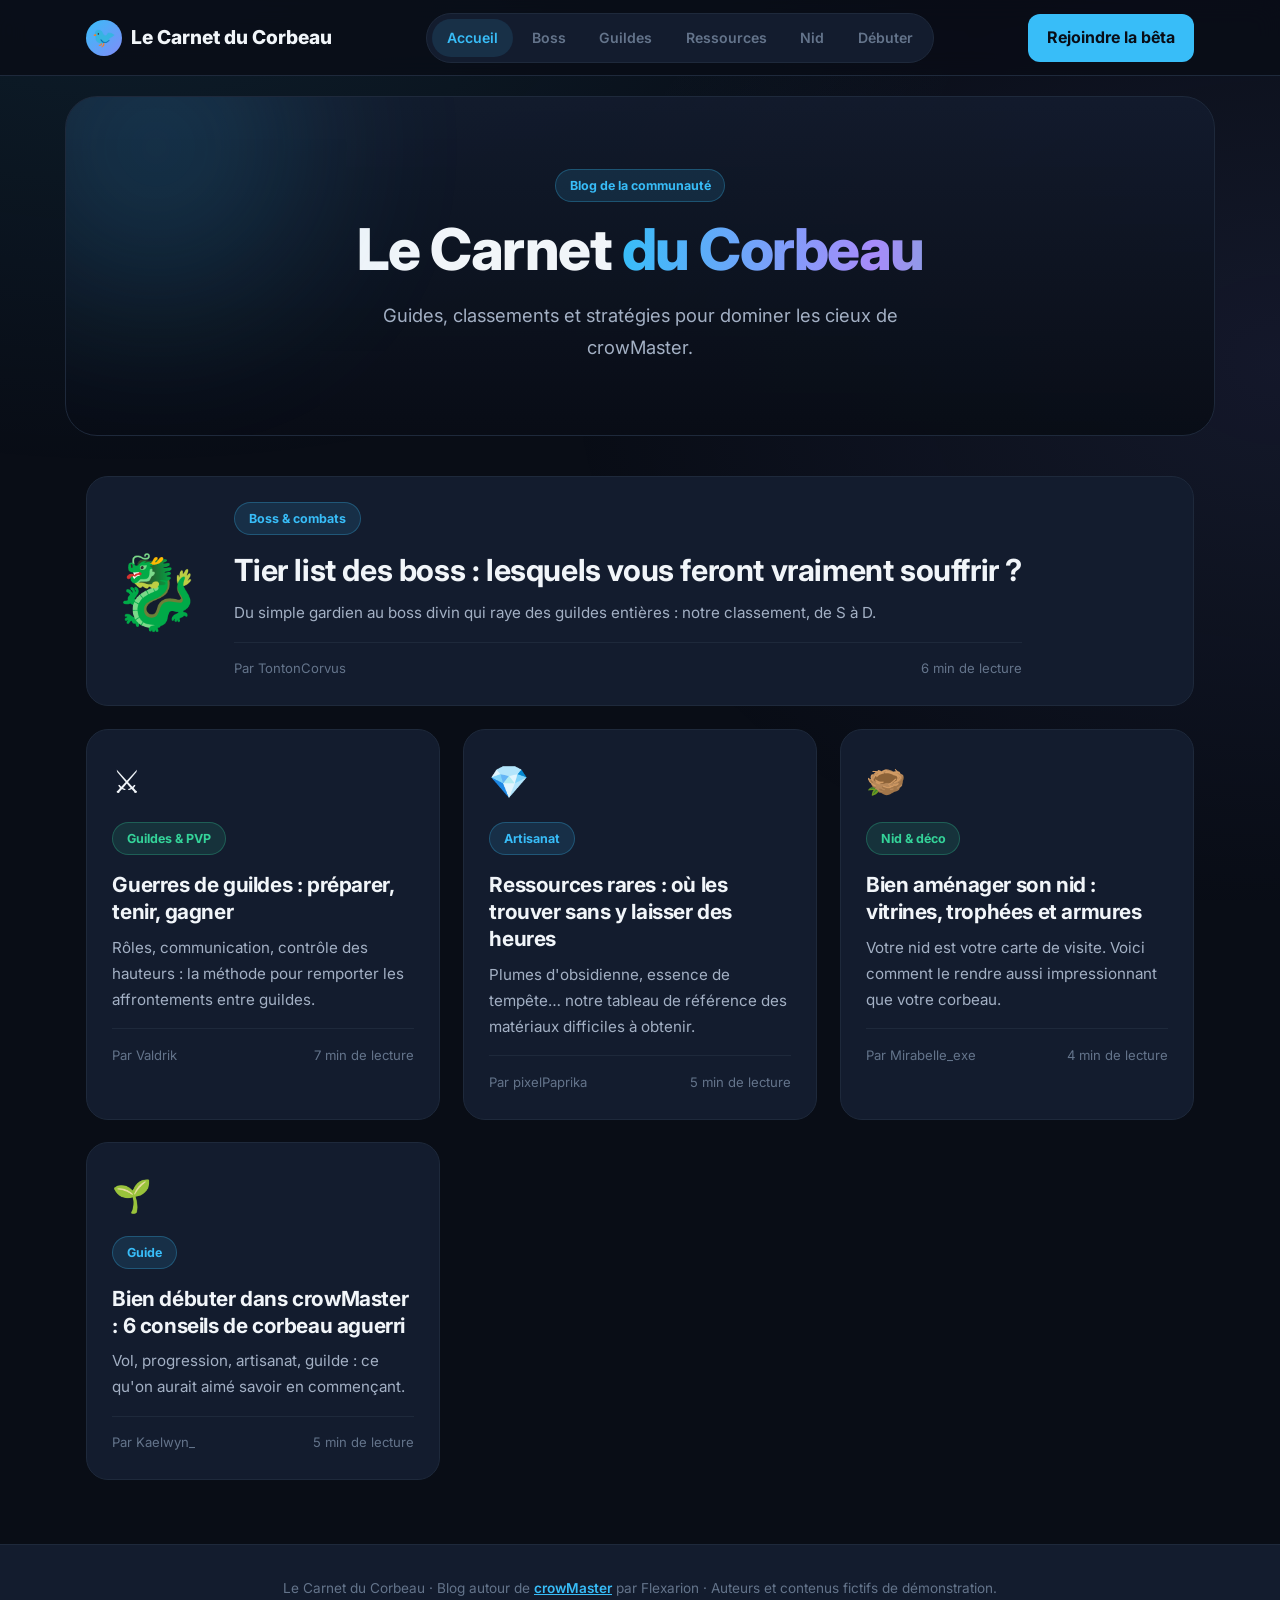
==== index.html @ 7c5a4337 "First commit" ====
<!DOCTYPE html>
<html lang="fr">
<head>
<meta charset="UTF-8">
<meta name="viewport" content="width=device-width, initial-scale=1.0">
<link rel="icon" type="image/png" href="assets/images/treeLogo.png">
<link rel="apple-touch-icon" href="assets/images/treeLogo.png">
<title>Le Carnet du Corbeau - Blog crowMaster</title>
<meta name="description" content="Guides, tier list des boss, guerres de guildes, ressources rares et conseils pour crowMaster. Le blog de la communauté.">
<meta name="keywords" content="crowMaster, blog crowMaster, Le Carnet du Corbeau, Flexarion, guide crowMaster, tier list boss, boss divin, guerre de guildes, ressources rares, nid, jeu indépendant, RPG">
<meta property="og:type" content="website">
<meta property="og:title" content="Le Carnet du Corbeau - Blog crowMaster">
<meta property="og:description" content="Guides, tier list des boss, guerres de guildes, ressources rares et conseils pour crowMaster. Le blog de la communauté.">
<meta property="og:image" content="assets/images/treeLogo.png">
<link rel="stylesheet" href="assets/style/style.css">
<script src="assets/js/blog.js" defer></script>
</head>
<body>
<div id="bar"></div>
<header><div class="bar">
<a class="brand" href="index.html"><i>🐦</i>Le Carnet du Corbeau</a>
<nav><ul><li><a href="index.html" class=on>Accueil</a></li><li><a href="boss-tier-list.html">Boss</a></li><li><a href="guerres-de-guildes.html">Guildes</a></li><li><a href="ressources.html">Ressources</a></li><li><a href="nid.html">Nid</a></li><li><a href="debuter.html">Débuter</a></li></ul></nav>
<a class="btn" href="https://flexarion-jeu.fr/betaSignup.html" target="_blank" rel="noopener">Rejoindre la bêta</a>
</div></header>
<main>
<section class="hero"><span class="pill">Blog de la communauté</span><h1>Le Carnet <span class="grad">du Corbeau</span></h1><p class="lead">Guides, classements et stratégies pour dominer les cieux de crowMaster.</p></section>
<div class="wrap"><div class="grid"><a class="card reveal feat" style="--d:0.0s" href="boss-tier-list.html"><div class="ico">🐉</div><div><span class="pill">Boss & combats</span><h2>Tier list des boss : lesquels vous feront vraiment souffrir ?</h2><p>Du simple gardien au boss divin qui raye des guildes entières : notre classement, de S à D.</p><div class="meta"><span>Par TontonCorvus</span><span>6 min de lecture</span></div></div></a><a class="card reveal" style="--d:0.08s" href="guerres-de-guildes.html"><div class="ico">⚔️</div><div><span class="pill g">Guildes & PVP</span><h2>Guerres de guildes : préparer, tenir, gagner</h2><p>Rôles, communication, contrôle des hauteurs : la méthode pour remporter les affrontements entre guildes.</p><div class="meta"><span>Par Valdrik</span><span>7 min de lecture</span></div></div></a><a class="card reveal" style="--d:0.16s" href="ressources.html"><div class="ico">💎</div><div><span class="pill">Artisanat</span><h2>Ressources rares : où les trouver sans y laisser des heures</h2><p>Plumes d'obsidienne, essence de tempête… notre tableau de référence des matériaux difficiles à obtenir.</p><div class="meta"><span>Par pixelPaprika</span><span>5 min de lecture</span></div></div></a><a class="card reveal" style="--d:0.24s" href="nid.html"><div class="ico">🪹</div><div><span class="pill g">Nid & déco</span><h2>Bien aménager son nid : vitrines, trophées et armures</h2><p>Votre nid est votre carte de visite. Voici comment le rendre aussi impressionnant que votre corbeau.</p><div class="meta"><span>Par Mirabelle_exe</span><span>4 min de lecture</span></div></div></a><a class="card reveal" style="--d:0.32s" href="debuter.html"><div class="ico">🌱</div><div><span class="pill">Guide</span><h2>Bien débuter dans crowMaster : 6 conseils de corbeau aguerri</h2><p>Vol, progression, artisanat, guilde : ce qu'on aurait aimé savoir en commençant.</p><div class="meta"><span>Par Kaelwyn_</span><span>5 min de lecture</span></div></div></a></div></div>
</main>
<footer>Le Carnet du Corbeau · Blog autour de <a href="https://flexarion-jeu.fr/" target="_blank" rel="noopener">crowMaster</a> par Flexarion · Auteurs et contenus fictifs de démonstration.</footer>
</body>
</html>
---- assets/style/style.css ----
@import url('https://fonts.googleapis.com/css2?family=Inter:wght@400;500;600;700;800&display=swap');
:root{--bg:#090d16;--card:#131c2e;--card2:#0f1626;--line:#1e293b;--txt:#f1f5f9;--mut:#a3b0c4;--sub:#64748b;--p:#38bdf8;--g:#34d399;--o:#fbbf24;--r:22px}
*{margin:0;padding:0;box-sizing:border-box}
html{scroll-behavior:smooth}
body{font-family:'Inter',system-ui,sans-serif;background:var(--bg);color:var(--txt);line-height:1.7;display:flex;flex-direction:column;min-height:100vh}
body::before{content:"";position:fixed;inset:0;z-index:-1;background:radial-gradient(55rem 35rem at 10% -10%,rgba(56,189,248,.1),transparent),radial-gradient(45rem 35rem at 100% 40%,rgba(129,140,248,.09),transparent)}
a{color:var(--p)}
#bar{position:fixed;top:0;left:0;height:3px;width:0;background:linear-gradient(90deg,#38bdf8,#818cf8);z-index:60}
header{position:sticky;top:0;z-index:50;background:rgba(9,13,22,.82);backdrop-filter:blur(12px);border-bottom:1px solid var(--line)}
.bar{max-width:1150px;margin:0 auto;padding:.8rem 1.3rem;display:flex;align-items:center;justify-content:space-between;gap:1rem;flex-wrap:wrap}
.brand{display:flex;align-items:center;gap:.6rem;text-decoration:none;color:var(--txt);font-weight:800;font-size:1.2rem}
.brand i{font-style:normal;display:grid;place-items:center;width:36px;height:36px;border-radius:50%;background:linear-gradient(135deg,#38bdf8,#818cf8);color:#090d16}
nav ul{list-style:none;display:flex;gap:.2rem;flex-wrap:wrap;padding:.3rem;background:var(--card);border:1px solid var(--line);border-radius:999px}
nav a{display:block;text-decoration:none;color:var(--sub);font-weight:600;font-size:.88rem;padding:.45rem .95rem;border-radius:999px;transition:all .25s}
nav a:hover{color:var(--txt)}nav a.on{color:var(--p);background:rgba(56,189,248,.12)}
.btn{display:inline-block;background:var(--p);color:#090d16;font-weight:700;text-decoration:none;padding:.65rem 1.2rem;border-radius:12px;transition:transform .25s,box-shadow .25s}
.btn:hover{transform:translateY(-3px);box-shadow:0 10px 24px rgba(56,189,248,.35)}
main{flex:1}
.hero{max-width:1150px;margin:1.2rem auto 0;width:calc(100% - 2.6rem);text-align:center;padding:4.5rem 1.5rem;border:1px solid var(--line);border-radius:32px;background:linear-gradient(180deg,rgba(19,28,46,.9),rgba(9,13,22,.95));position:relative;overflow:hidden;animation:zoom 1s both}
.hero::before{content:"";position:absolute;width:300px;height:300px;border-radius:50%;background:#38bdf8;filter:blur(90px);opacity:.18;top:-100px;left:-60px;animation:float 9s ease-in-out infinite}
@keyframes zoom{from{opacity:0;transform:scale(.97)}to{opacity:1;transform:none}}
@keyframes float{50%{transform:translate(40px,30px)}}
.pill{display:inline-block;font-size:.78rem;font-weight:700;padding:.3rem .85rem;border-radius:99px;background:rgba(56,189,248,.12);color:var(--p);border:1px solid rgba(56,189,248,.28);margin-bottom:1rem}
.pill.g{background:rgba(52,211,153,.12);color:var(--g);border-color:rgba(52,211,153,.28)}
h1{font-size:clamp(2rem,5vw,3.6rem);line-height:1.1;letter-spacing:-1.5px;font-weight:800}
.grad{background:linear-gradient(90deg,#38bdf8,#a78bfa,#34d399,#38bdf8);background-size:250% 100%;-webkit-background-clip:text;background-clip:text;-webkit-text-fill-color:transparent;animation:shift 7s linear infinite}
@keyframes shift{to{background-position:250% 0}}
.lead{max-width:620px;margin:1.2rem auto 0;color:var(--mut);font-size:1.15rem}
.wrap{max-width:1150px;margin:0 auto;padding:2.5rem 1.3rem 1rem}
.grid{display:grid;grid-template-columns:repeat(auto-fill,minmax(320px,1fr));gap:1.4rem}
.card{display:flex;flex-direction:column;text-decoration:none;color:var(--txt);background:var(--card);border:1px solid var(--line);border-radius:var(--r);padding:1.6rem;transition:transform .3s,border-color .3s,box-shadow .3s}
.card:hover{transform:translateY(-6px);border-color:rgba(56,189,248,.45);box-shadow:0 18px 40px rgba(0,0,0,.45)}
.card .ico{font-size:2rem;margin-bottom:.8rem}
.card h2{font-size:1.3rem;line-height:1.3;letter-spacing:-.4px;margin-bottom:.6rem}
.card p{color:var(--mut);font-size:.95rem;flex:1}
.card .meta{margin-top:1rem;padding-top:.9rem;border-top:1px solid var(--line);display:flex;justify-content:space-between;gap:1rem;font-size:.82rem;color:var(--sub)}
.card.feat{grid-column:1/-1;flex-direction:row;gap:2rem;align-items:center}
.card.feat .ico{font-size:4.5rem;margin:0}
.card.feat h2{font-size:1.9rem}
.art{max-width:780px;margin:0 auto;padding:3rem 1.3rem 1rem}
.art h1{font-size:clamp(1.9rem,4.5vw,3rem);margin:.4rem 0 1rem}
.art .meta{color:var(--sub);font-size:.9rem;margin-bottom:2rem;display:flex;gap:1rem;flex-wrap:wrap}
.art h2{font-size:1.5rem;letter-spacing:-.4px;margin:2.2rem 0 .8rem}
.art p{color:#cbd5e1;margin-bottom:1rem}
.art ul{margin:0 0 1rem 1.3rem;color:#cbd5e1}.art li{margin-bottom:.4rem}
.art strong{color:var(--txt)}
.note{background:rgba(251,191,36,.08);border:1px solid rgba(251,191,36,.3);border-radius:16px;padding:1rem 1.2rem;margin:1.2rem 0;color:#e5d9b0;font-size:.95rem}
.tier{display:flex;margin-bottom:.8rem;background:var(--card);border:1px solid var(--line);border-radius:18px;overflow:hidden}
.tier>b{flex:none;width:70px;display:grid;place-items:center;font-size:1.9rem;font-weight:800;color:#0b1020}
.tier .it{flex:1;display:flex;flex-wrap:wrap;gap:.6rem;padding:.8rem}
.chip{flex:1 1 220px;background:var(--card2);border:1px solid var(--line);border-radius:12px;padding:.6rem .8rem;transition:transform .2s,border-color .2s}
.chip:hover{transform:translateY(-3px);border-color:var(--p)}
.chip strong{display:block;font-size:.95rem}.chip span{font-size:.82rem;color:var(--sub)}
.S>b{background:#f87171}.A>b{background:#fb923c}.B>b{background:#fbbf24}.C>b{background:#a3e635}.D>b{background:#34d399}
.tw{overflow-x:auto;margin:1rem 0}
table{width:100%;border-collapse:collapse;font-size:.92rem;min-width:560px}
th,td{text-align:left;padding:.7rem .9rem;border-bottom:1px solid var(--line)}
th{color:var(--p);font-size:.78rem;text-transform:uppercase;letter-spacing:.8px}
td{color:#cbd5e1}
.cta{margin:2.5rem 0;text-align:center;background:linear-gradient(135deg,rgba(56,189,248,.14),rgba(129,140,248,.14));border:1px solid rgba(56,189,248,.3);border-radius:var(--r);padding:2rem}
.cta h3{font-size:1.4rem;margin-bottom:.4rem}.cta p{margin-bottom:1.2rem}
.more{max-width:1150px;margin:0 auto;padding:1rem 1.3rem}.more h3{margin-bottom:1rem}
footer{margin-top:3rem;border-top:1px solid var(--line);background:var(--card);padding:2rem 1.3rem;text-align:center;color:var(--sub);font-size:.85rem}
footer a{font-weight:600}
.js .reveal{opacity:0;transform:translateY(26px);transition:opacity .7s,transform .7s cubic-bezier(.2,.7,.2,1);transition-delay:var(--d,0s)}
.js .reveal.in{opacity:1;transform:none}
@media(max-width:760px){.card.feat{flex-direction:column;align-items:flex-start}.bar>.btn{display:none}.tier>b{width:52px}}
@media(prefers-reduced-motion:reduce){*,*::before,*::after{animation:none!important;transition:none!important}.js .reveal{opacity:1;transform:none}}
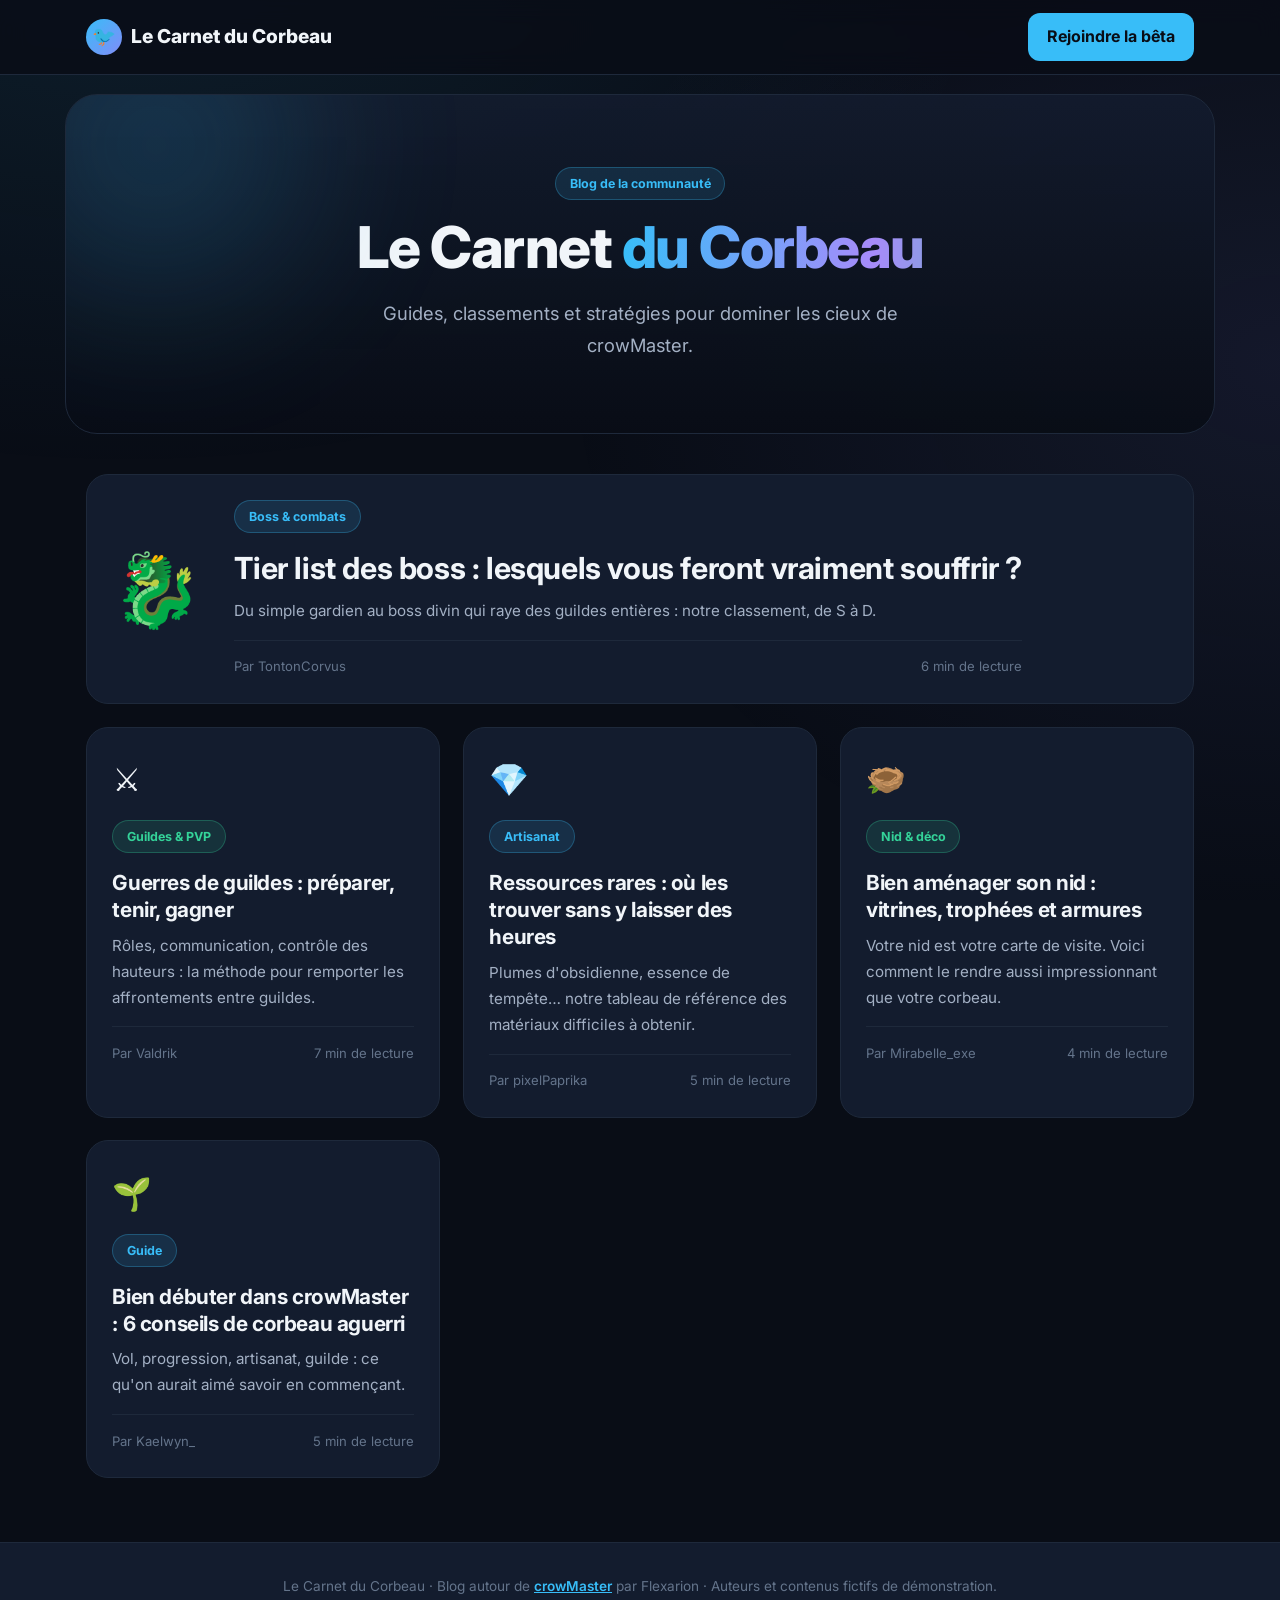
==== commit f189b8af: "Fix/Supression du menu de navigation" ====
--- a/index.html
+++ b/index.html
@@ -19,7 +19,6 @@
 <div id="bar"></div>
 <header><div class="bar">
 <a class="brand" href="index.html"><i>🐦</i>Le Carnet du Corbeau</a>
-<nav><ul><li><a href="index.html" class=on>Accueil</a></li><li><a href="boss-tier-list.html">Boss</a></li><li><a href="guerres-de-guildes.html">Guildes</a></li><li><a href="ressources.html">Ressources</a></li><li><a href="nid.html">Nid</a></li><li><a href="debuter.html">Débuter</a></li></ul></nav>
 <a class="btn" href="https://flexarion-jeu.fr/betaSignup.html" target="_blank" rel="noopener">Rejoindre la bêta</a>
 </div></header>
 <main>
